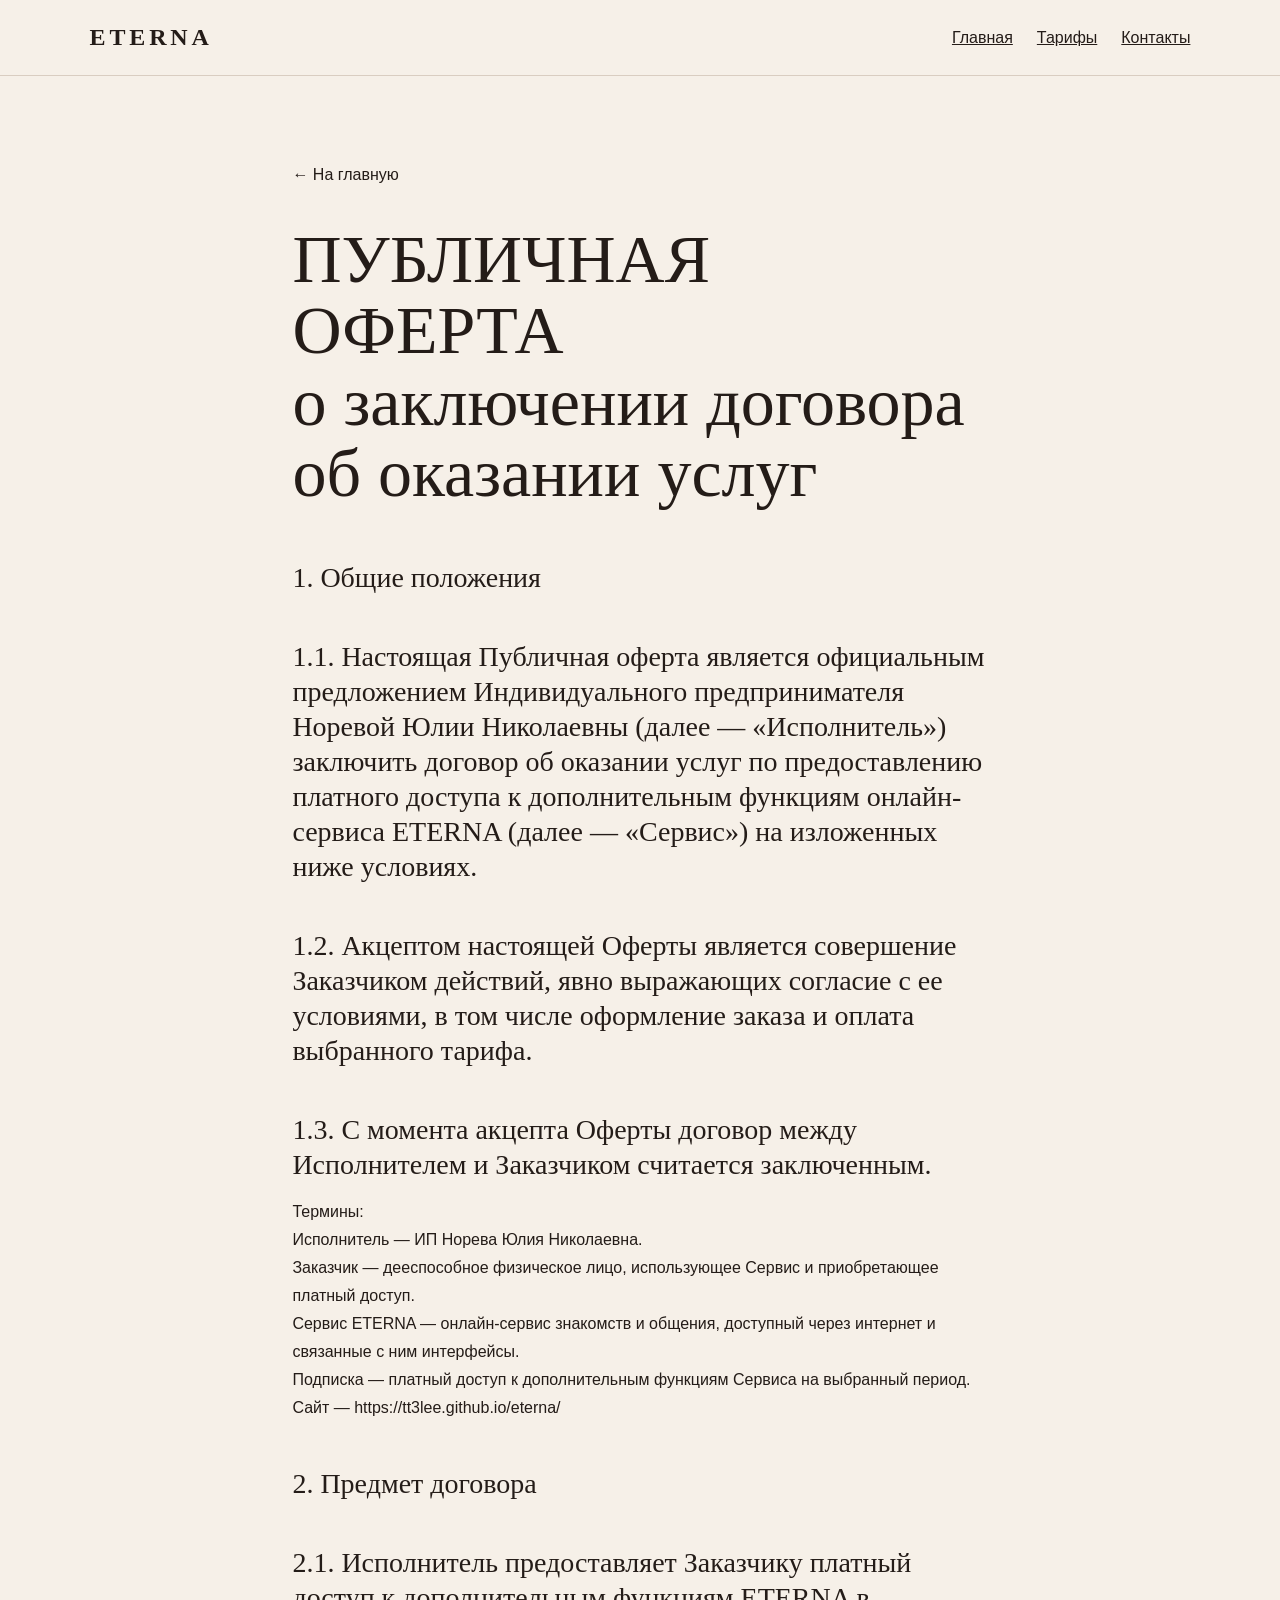
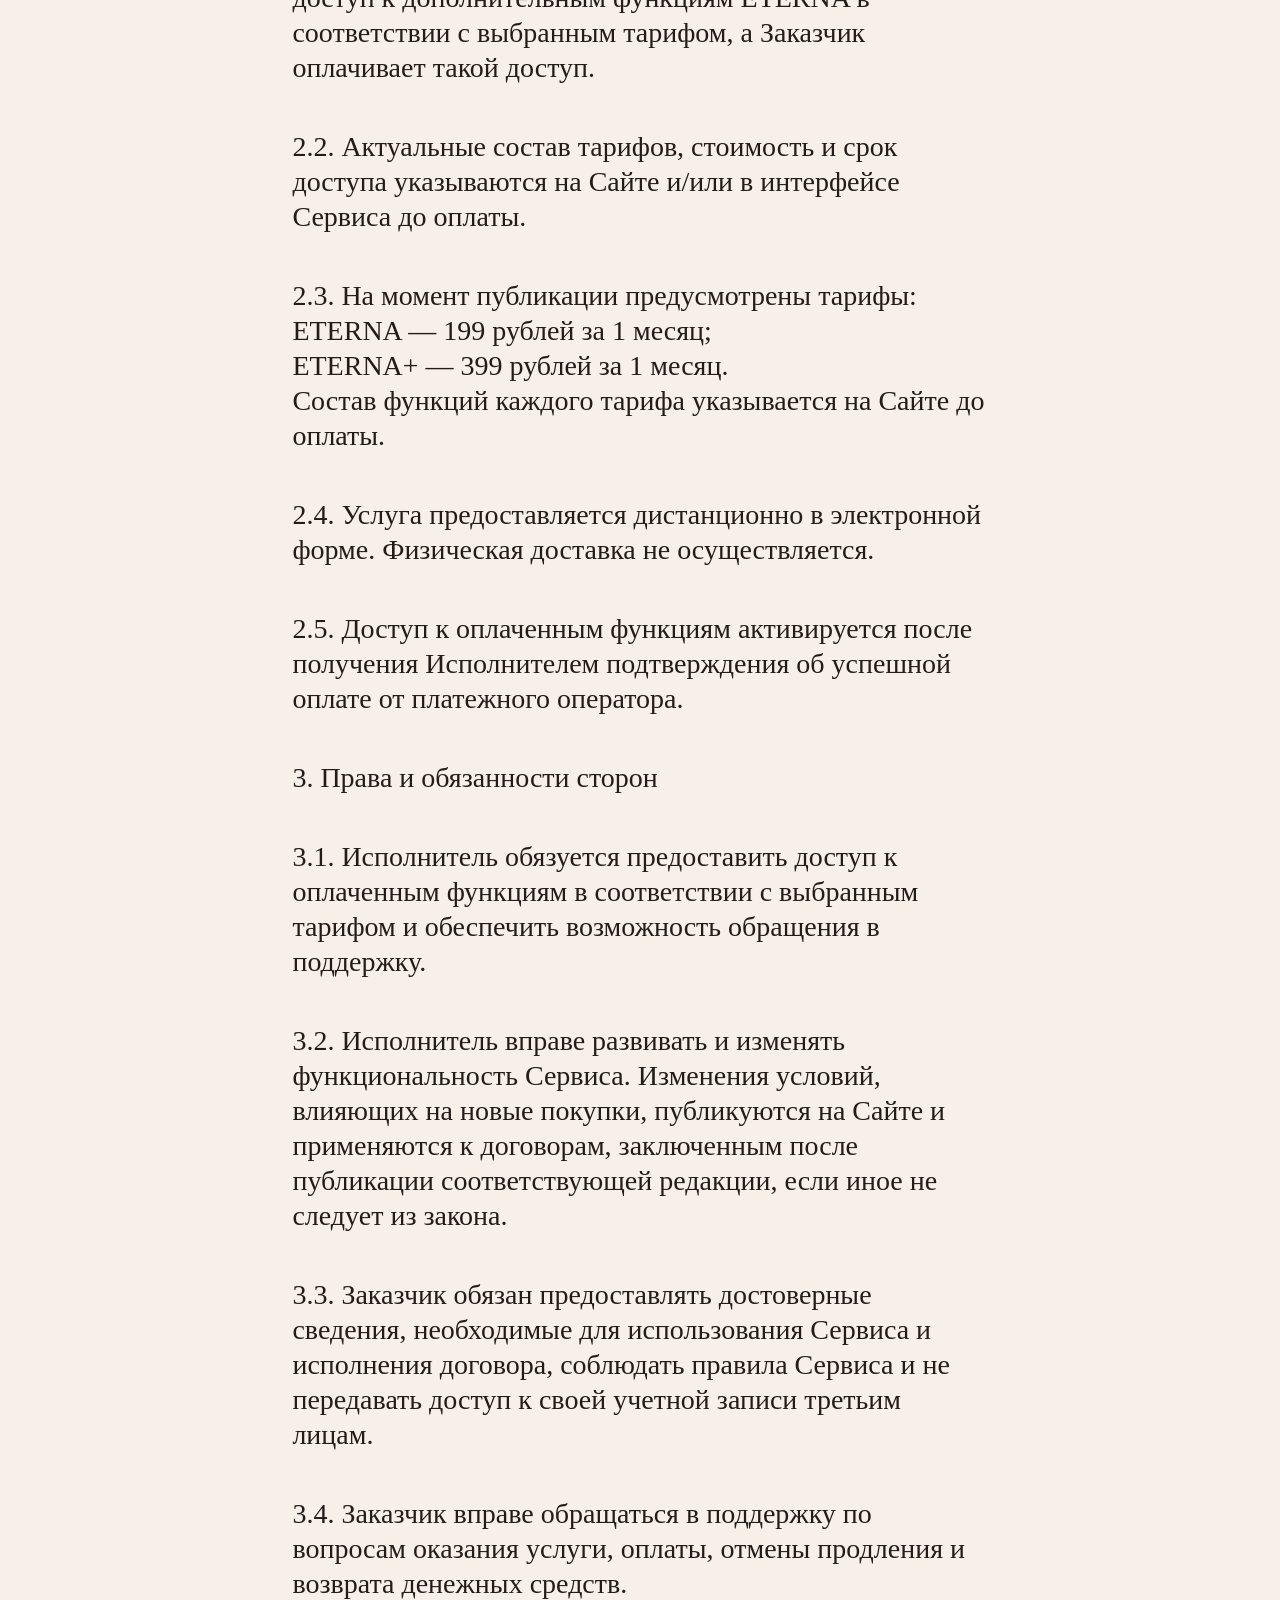
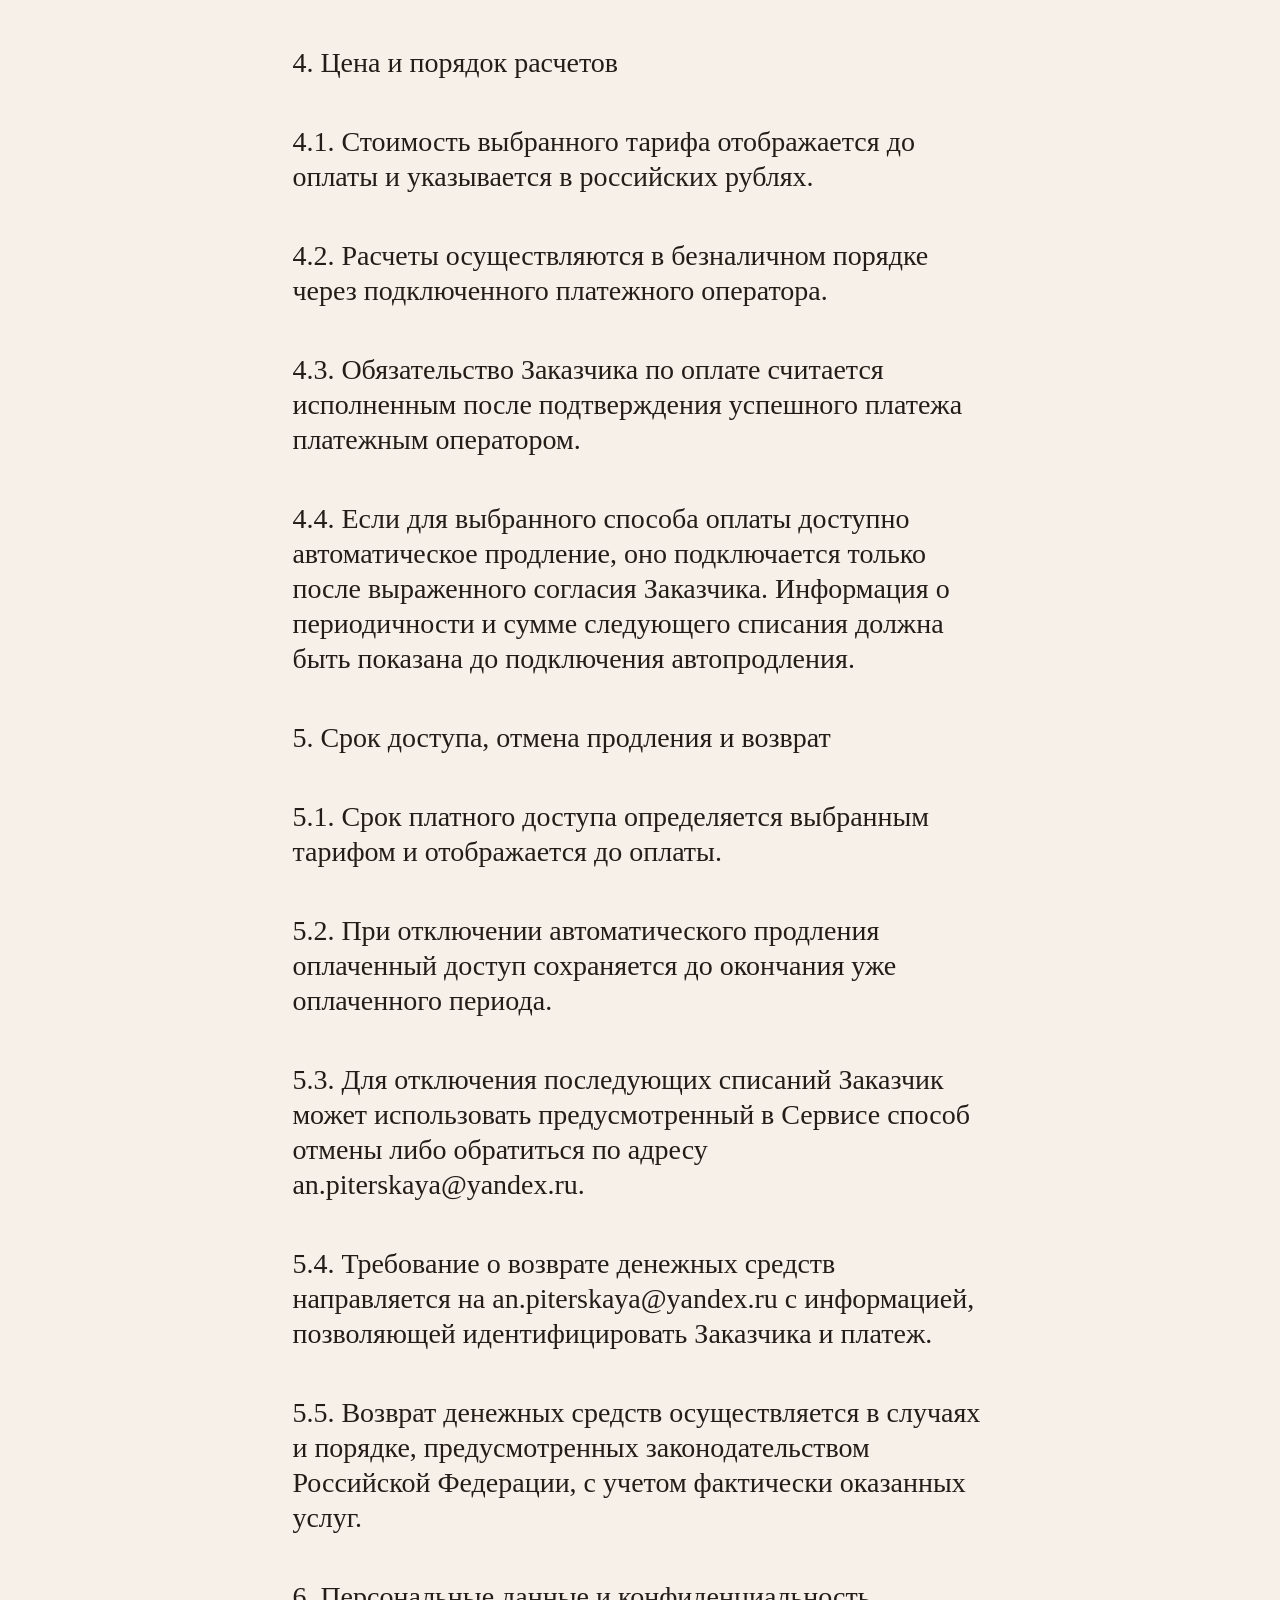
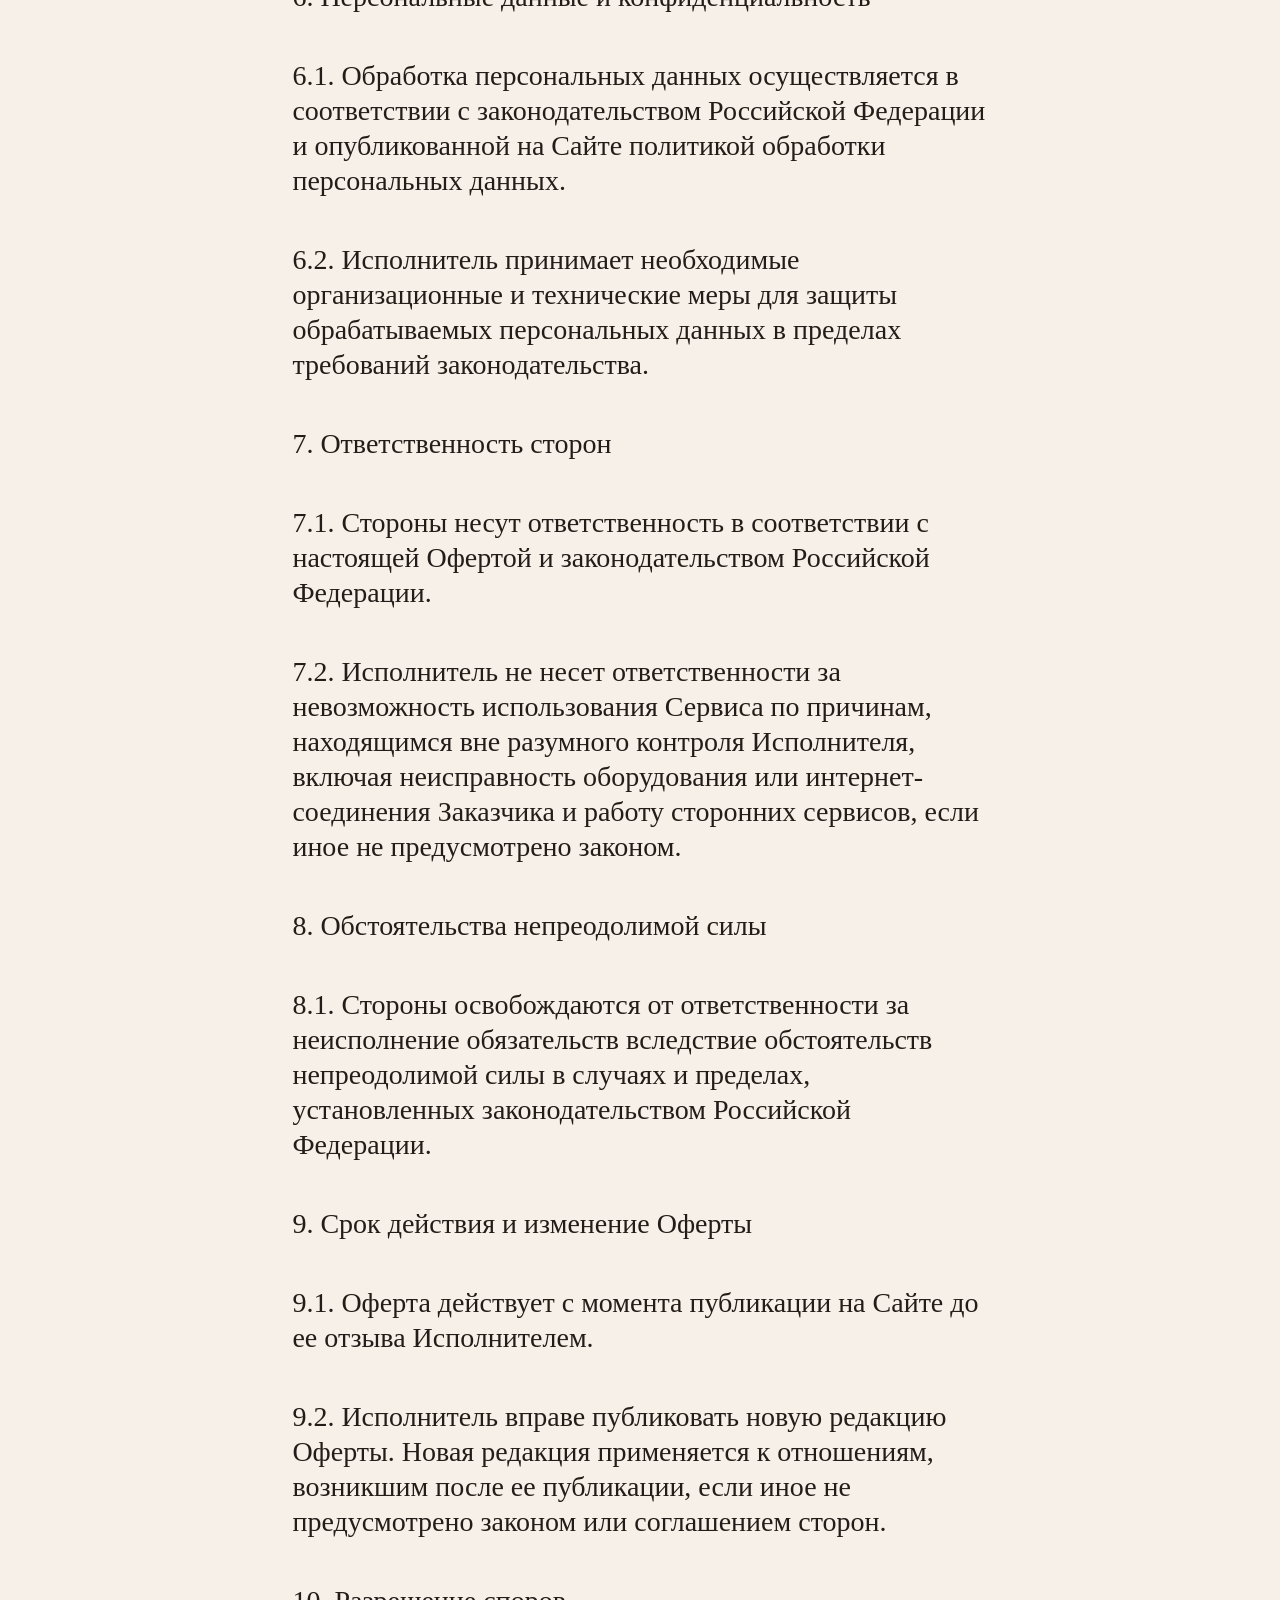
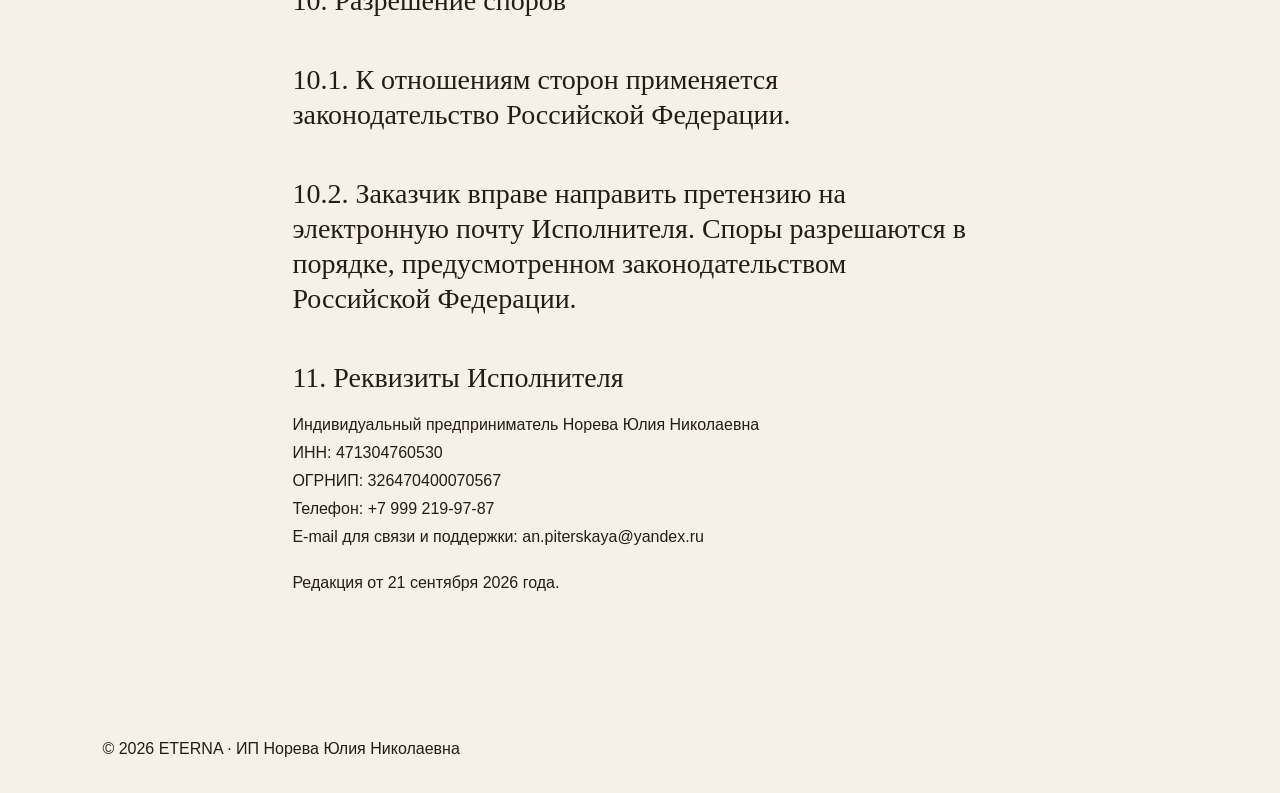
==== offer.html @ 643d1b88 "Add files via upload" ====
<!doctype html><html lang="ru"><head><meta charset="utf-8"><meta name="viewport" content="width=device-width,initial-scale=1"><title>Публичная оферта — ETERNA</title><link rel="stylesheet" href="style.css"><style>
.offer{max-width:900px;margin:auto;padding:90px 8vw}.offer .title{font:400 clamp(38px,6vw,68px) Georgia,serif;line-height:1.05;margin-bottom:50px}.offer h2{font:400 28px Georgia,serif;line-height:1.25;margin:44px 0 16px}.offer p{line-height:1.75;margin:0 0 18px}.back{display:inline-block;margin-bottom:40px;text-decoration:none}@media(max-width:700px){.offer{padding:60px 6vw}}</style></head><body><header><b>ETERNA</b><nav><a href="index.html">Главная</a><a href="index.html#plans">Тарифы</a><a href="index.html#contacts">Контакты</a></nav></header><main class="offer"><a class="back" href="index.html">← На главную</a><div class="title">ПУБЛИЧНАЯ ОФЕРТА<br>о заключении договора об оказании услуг</div>
<h2>1. Общие положения</h2>
<h2>1.1. Настоящая Публичная оферта является официальным предложением Индивидуального предпринимателя Норевой Юлии Николаевны (далее — «Исполнитель») заключить договор об оказании услуг по предоставлению платного доступа к дополнительным функциям онлайн-сервиса ETERNA (далее — «Сервис») на изложенных ниже условиях.</h2>
<h2>1.2. Акцептом настоящей Оферты является совершение Заказчиком действий, явно выражающих согласие с ее условиями, в том числе оформление заказа и оплата выбранного тарифа.</h2>
<h2>1.3. С момента акцепта Оферты договор между Исполнителем и Заказчиком считается заключенным.</h2>
<p>Термины:<br>Исполнитель — ИП Норева Юлия Николаевна.<br>Заказчик — дееспособное физическое лицо, использующее Сервис и приобретающее платный доступ.<br>Сервис ETERNA — онлайн-сервис знакомств и общения, доступный через интернет и связанные с ним интерфейсы.<br>Подписка — платный доступ к дополнительным функциям Сервиса на выбранный период.<br>Сайт — https://tt3lee.github.io/eterna/</p>
<h2>2. Предмет договора</h2>
<h2>2.1. Исполнитель предоставляет Заказчику платный доступ к дополнительным функциям ETERNA в соответствии с выбранным тарифом, а Заказчик оплачивает такой доступ.</h2>
<h2>2.2. Актуальные состав тарифов, стоимость и срок доступа указываются на Сайте и/или в интерфейсе Сервиса до оплаты.</h2>
<h2>2.3. На момент публикации предусмотрены тарифы:<br>ETERNA — 199 рублей за 1 месяц;<br>ETERNA+ — 399 рублей за 1 месяц.<br>Состав функций каждого тарифа указывается на Сайте до оплаты.</h2>
<h2>2.4. Услуга предоставляется дистанционно в электронной форме. Физическая доставка не осуществляется.</h2>
<h2>2.5. Доступ к оплаченным функциям активируется после получения Исполнителем подтверждения об успешной оплате от платежного оператора.</h2>
<h2>3. Права и обязанности сторон</h2>
<h2>3.1. Исполнитель обязуется предоставить доступ к оплаченным функциям в соответствии с выбранным тарифом и обеспечить возможность обращения в поддержку.</h2>
<h2>3.2. Исполнитель вправе развивать и изменять функциональность Сервиса. Изменения условий, влияющих на новые покупки, публикуются на Сайте и применяются к договорам, заключенным после публикации соответствующей редакции, если иное не следует из закона.</h2>
<h2>3.3. Заказчик обязан предоставлять достоверные сведения, необходимые для использования Сервиса и исполнения договора, соблюдать правила Сервиса и не передавать доступ к своей учетной записи третьим лицам.</h2>
<h2>3.4. Заказчик вправе обращаться в поддержку по вопросам оказания услуги, оплаты, отмены продления и возврата денежных средств.</h2>
<h2>4. Цена и порядок расчетов</h2>
<h2>4.1. Стоимость выбранного тарифа отображается до оплаты и указывается в российских рублях.</h2>
<h2>4.2. Расчеты осуществляются в безналичном порядке через подключенного платежного оператора.</h2>
<h2>4.3. Обязательство Заказчика по оплате считается исполненным после подтверждения успешного платежа платежным оператором.</h2>
<h2>4.4. Если для выбранного способа оплаты доступно автоматическое продление, оно подключается только после выраженного согласия Заказчика. Информация о периодичности и сумме следующего списания должна быть показана до подключения автопродления.</h2>
<h2>5. Срок доступа, отмена продления и возврат</h2>
<h2>5.1. Срок платного доступа определяется выбранным тарифом и отображается до оплаты.</h2>
<h2>5.2. При отключении автоматического продления оплаченный доступ сохраняется до окончания уже оплаченного периода.</h2>
<h2>5.3. Для отключения последующих списаний Заказчик может использовать предусмотренный в Сервисе способ отмены либо обратиться по адресу an.piterskaya@yandex.ru.</h2>
<h2>5.4. Требование о возврате денежных средств направляется на an.piterskaya@yandex.ru с информацией, позволяющей идентифицировать Заказчика и платеж.</h2>
<h2>5.5. Возврат денежных средств осуществляется в случаях и порядке, предусмотренных законодательством Российской Федерации, с учетом фактически оказанных услуг.</h2>
<h2>6. Персональные данные и конфиденциальность</h2>
<h2>6.1. Обработка персональных данных осуществляется в соответствии с законодательством Российской Федерации и опубликованной на Сайте политикой обработки персональных данных.</h2>
<h2>6.2. Исполнитель принимает необходимые организационные и технические меры для защиты обрабатываемых персональных данных в пределах требований законодательства.</h2>
<h2>7. Ответственность сторон</h2>
<h2>7.1. Стороны несут ответственность в соответствии с настоящей Офертой и законодательством Российской Федерации.</h2>
<h2>7.2. Исполнитель не несет ответственности за невозможность использования Сервиса по причинам, находящимся вне разумного контроля Исполнителя, включая неисправность оборудования или интернет-соединения Заказчика и работу сторонних сервисов, если иное не предусмотрено законом.</h2>
<h2>8. Обстоятельства непреодолимой силы</h2>
<h2>8.1. Стороны освобождаются от ответственности за неисполнение обязательств вследствие обстоятельств непреодолимой силы в случаях и пределах, установленных законодательством Российской Федерации.</h2>
<h2>9. Срок действия и изменение Оферты</h2>
<h2>9.1. Оферта действует с момента публикации на Сайте до ее отзыва Исполнителем.</h2>
<h2>9.2. Исполнитель вправе публиковать новую редакцию Оферты. Новая редакция применяется к отношениям, возникшим после ее публикации, если иное не предусмотрено законом или соглашением сторон.</h2>
<h2>10. Разрешение споров</h2>
<h2>10.1. К отношениям сторон применяется законодательство Российской Федерации.</h2>
<h2>10.2. Заказчик вправе направить претензию на электронную почту Исполнителя. Споры разрешаются в порядке, предусмотренном законодательством Российской Федерации.</h2>
<h2>11. Реквизиты Исполнителя</h2>
<p>Индивидуальный предприниматель Норева Юлия Николаевна<br>ИНН: 471304760530<br>ОГРНИП: 326470400070567<br>Телефон: +7 999 219-97-87<br>E-mail для связи и поддержки: an.piterskaya@yandex.ru</p>
<p>Редакция от 21 сентября 2026 года.</p></main><footer>© 2026 ETERNA · ИП Норева Юлия Николаевна</footer></body></html>
---- style.css ----
*{box-sizing:border-box}html{scroll-behavior:smooth}body{margin:0;background:#f6f0e8;color:#241c18;font-family:-apple-system,BlinkMacSystemFont,"Segoe UI",sans-serif}header{height:76px;padding:0 7vw;display:flex;align-items:center;justify-content:space-between;border-bottom:1px solid #d9cdc1;position:sticky;top:0;background:#f6f0e8f2;backdrop-filter:blur(12px);z-index:3}header b{font:600 24px Georgia;letter-spacing:.16em}nav{display:flex;gap:24px}a{color:inherit}.hero,section{padding:100px 8vw;border-bottom:1px solid #d9cdc1}.hero{min-height:78vh;display:flex;flex-direction:column;justify-content:center}small{font-size:12px;letter-spacing:.2em;font-weight:700}h1,h2{font-family:Georgia,serif;font-weight:400;line-height:1;margin:22px 0}h1{font-size:clamp(52px,9vw,116px)}h2{font-size:clamp(38px,6vw,70px)}.hero p,.lead{font-size:18px;line-height:1.65;max-width:700px}.btn{margin-top:20px;width:max-content;padding:15px 22px;border-radius:99px;background:#241c18;color:#fff;text-decoration:none}.cards{display:grid;grid-template-columns:1fr 1fr;gap:22px;margin-top:45px}.cards article{padding:32px;border:1px solid #d9cdc1;border-radius:24px;background:#fffdf9;min-height:390px}.cards article.dark{background:#241c18;color:#fffdf9}.cards h3{font:400 38px Georgia;margin:20px 0}.cards i{font:14px sans-serif;font-style:normal}.cards li{margin:15px 0}.soon{margin-top:35px;border:1px solid currentColor;border-radius:99px;padding:13px;text-align:center;opacity:.65}.note{font-size:13px;line-height:1.6;max-width:850px}.soft{background:#e8ddd2}details{padding:22px 0;border-top:1px solid #d9cdc1}summary{font:24px Georgia;cursor:pointer}.legal{max-width:820px;line-height:1.7}.contact{display:grid;grid-template-columns:1fr 1fr;gap:50px}.info p{display:grid;grid-template-columns:130px 1fr;border-bottom:1px solid #d9cdc1;padding:14px 0}.info span{opacity:.55}footer{padding:35px 8vw}@media(max-width:700px){nav{display:none}.hero,section{padding:75px 6vw}.cards,.contact{grid-template-columns:1fr}.info p{grid-template-columns:1fr;gap:5px}}
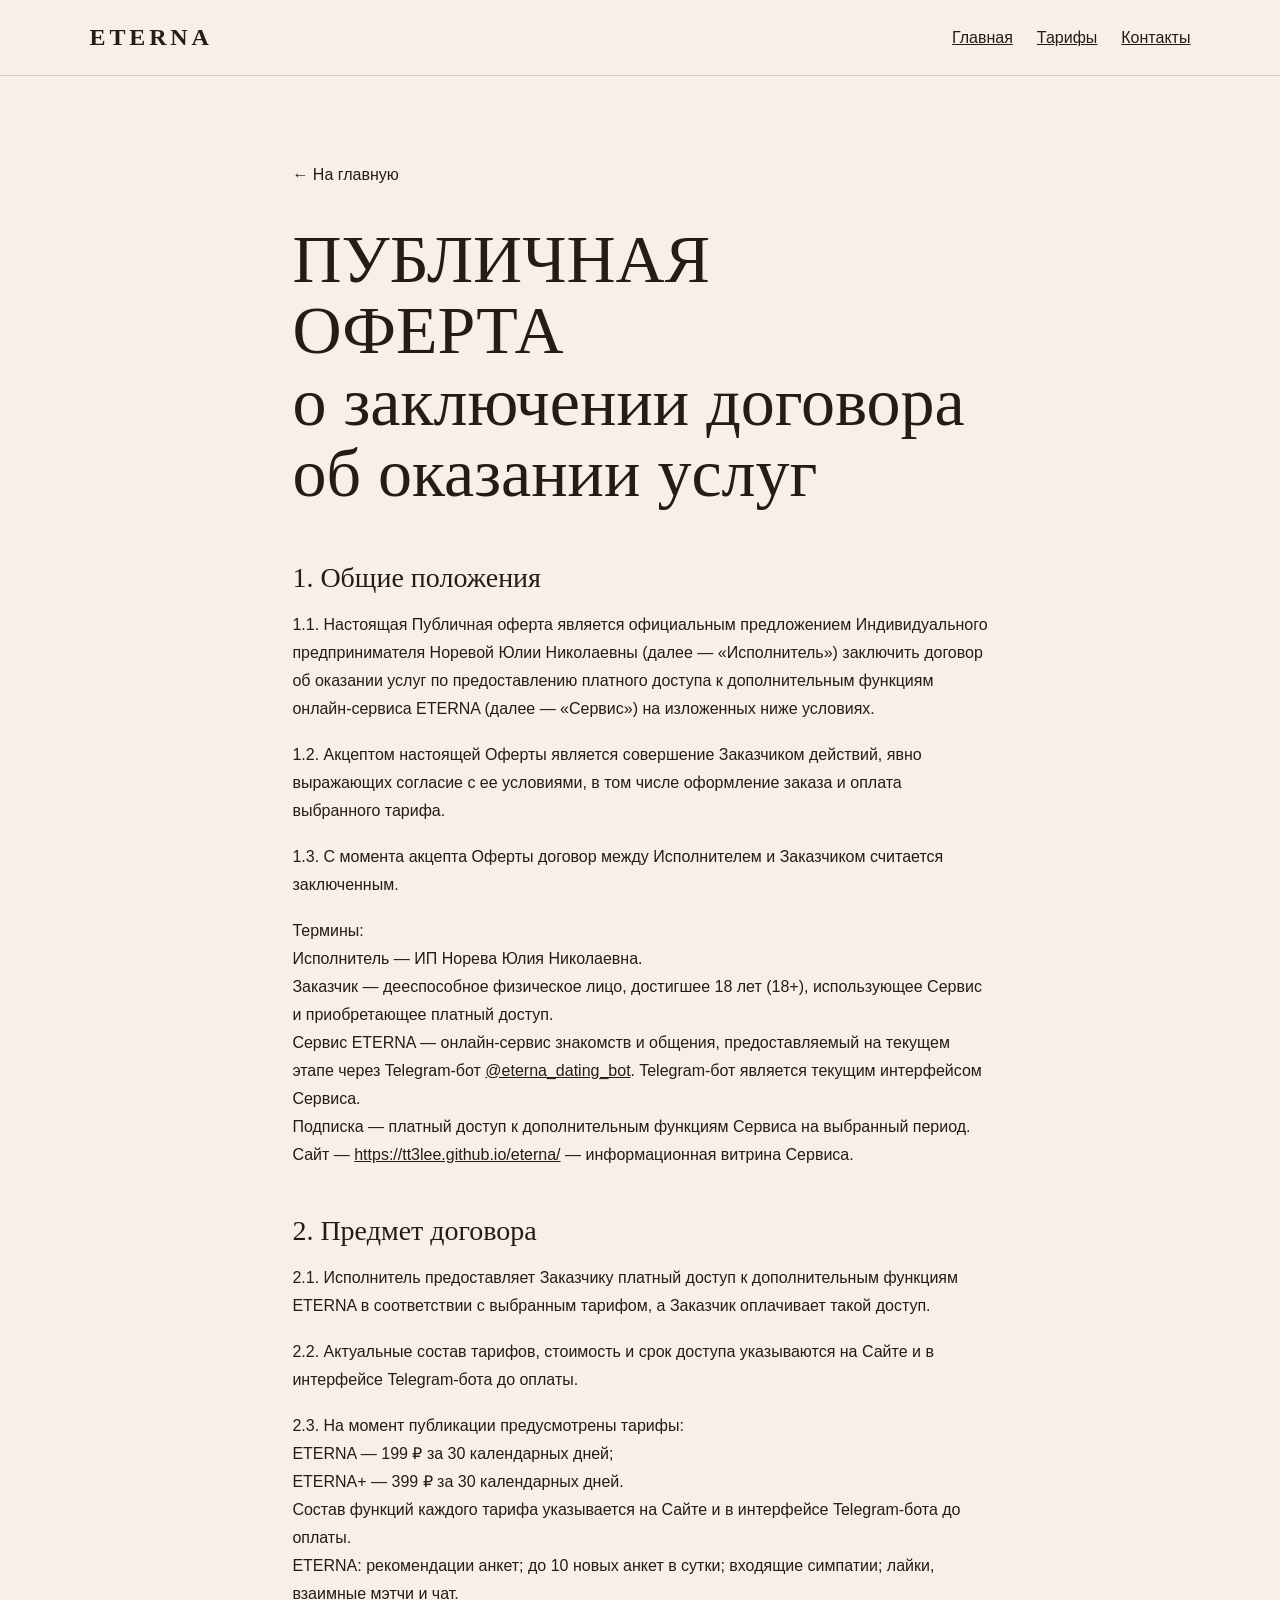
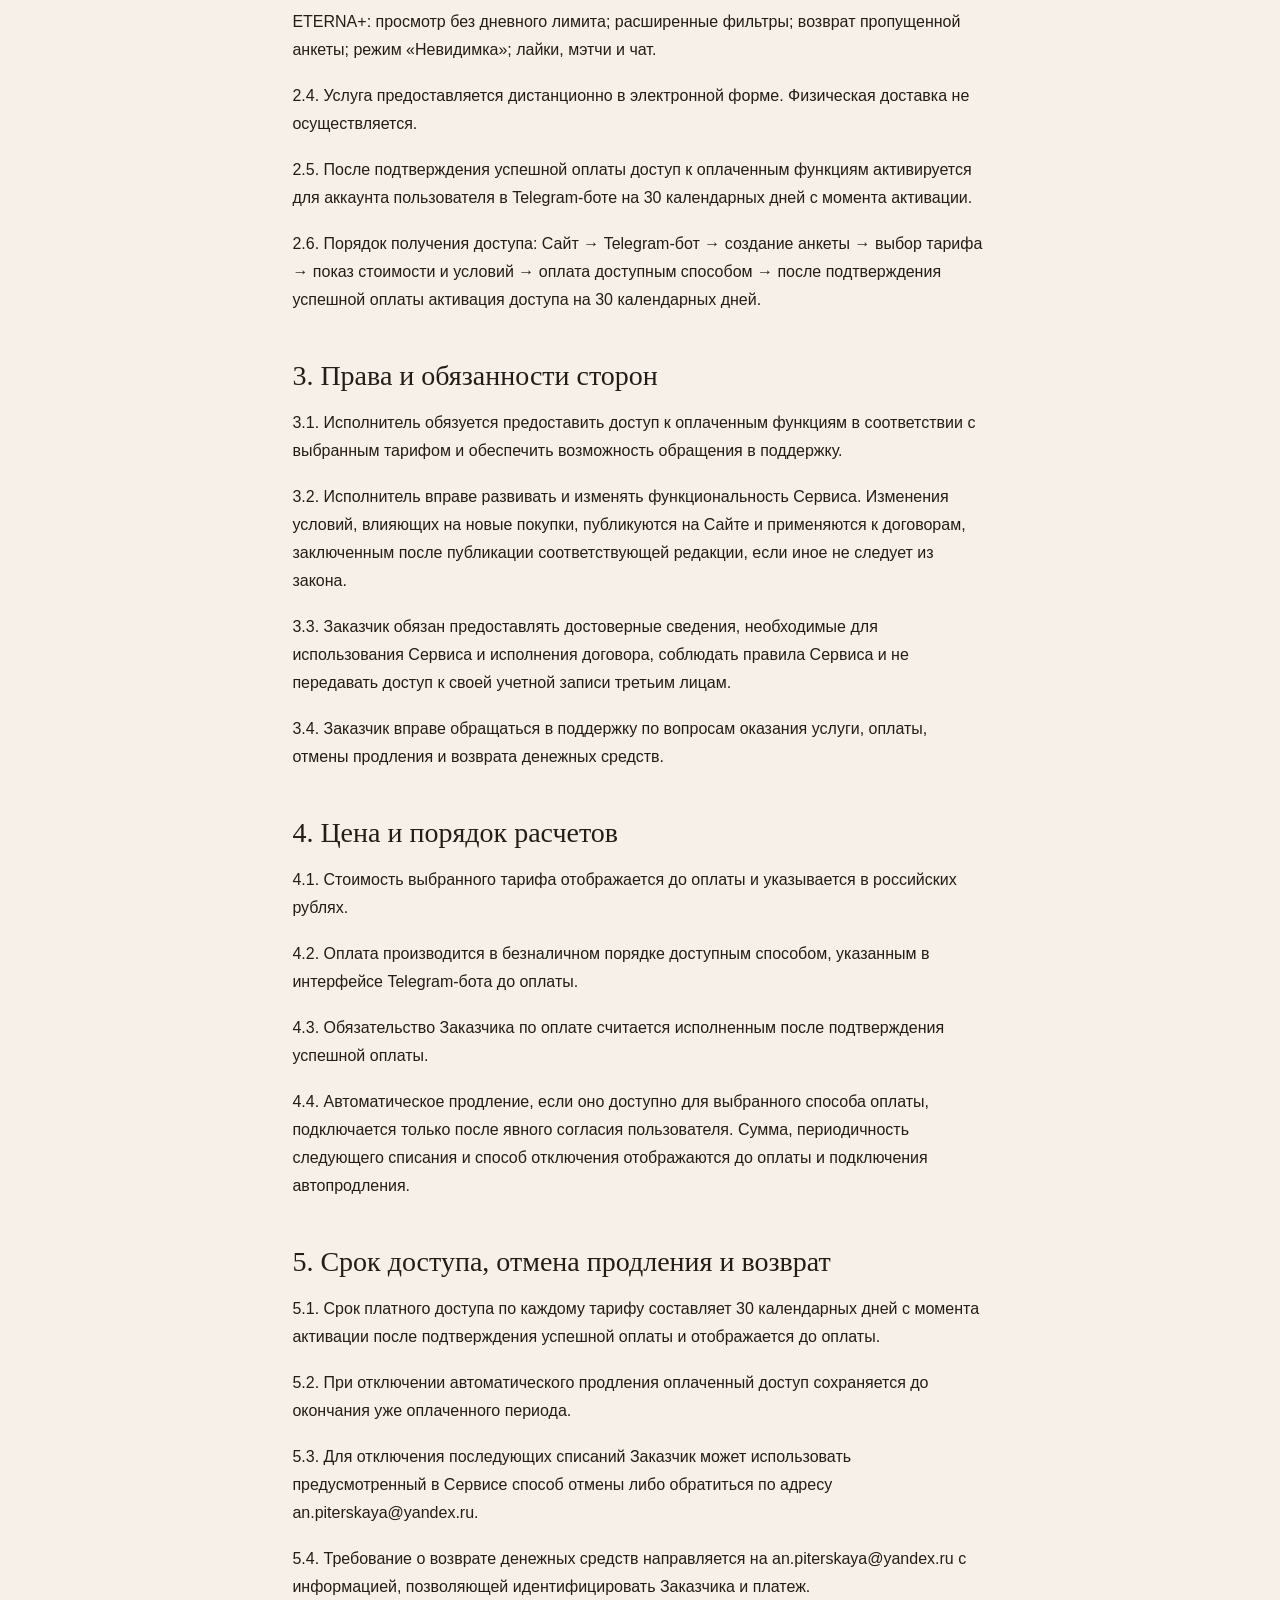
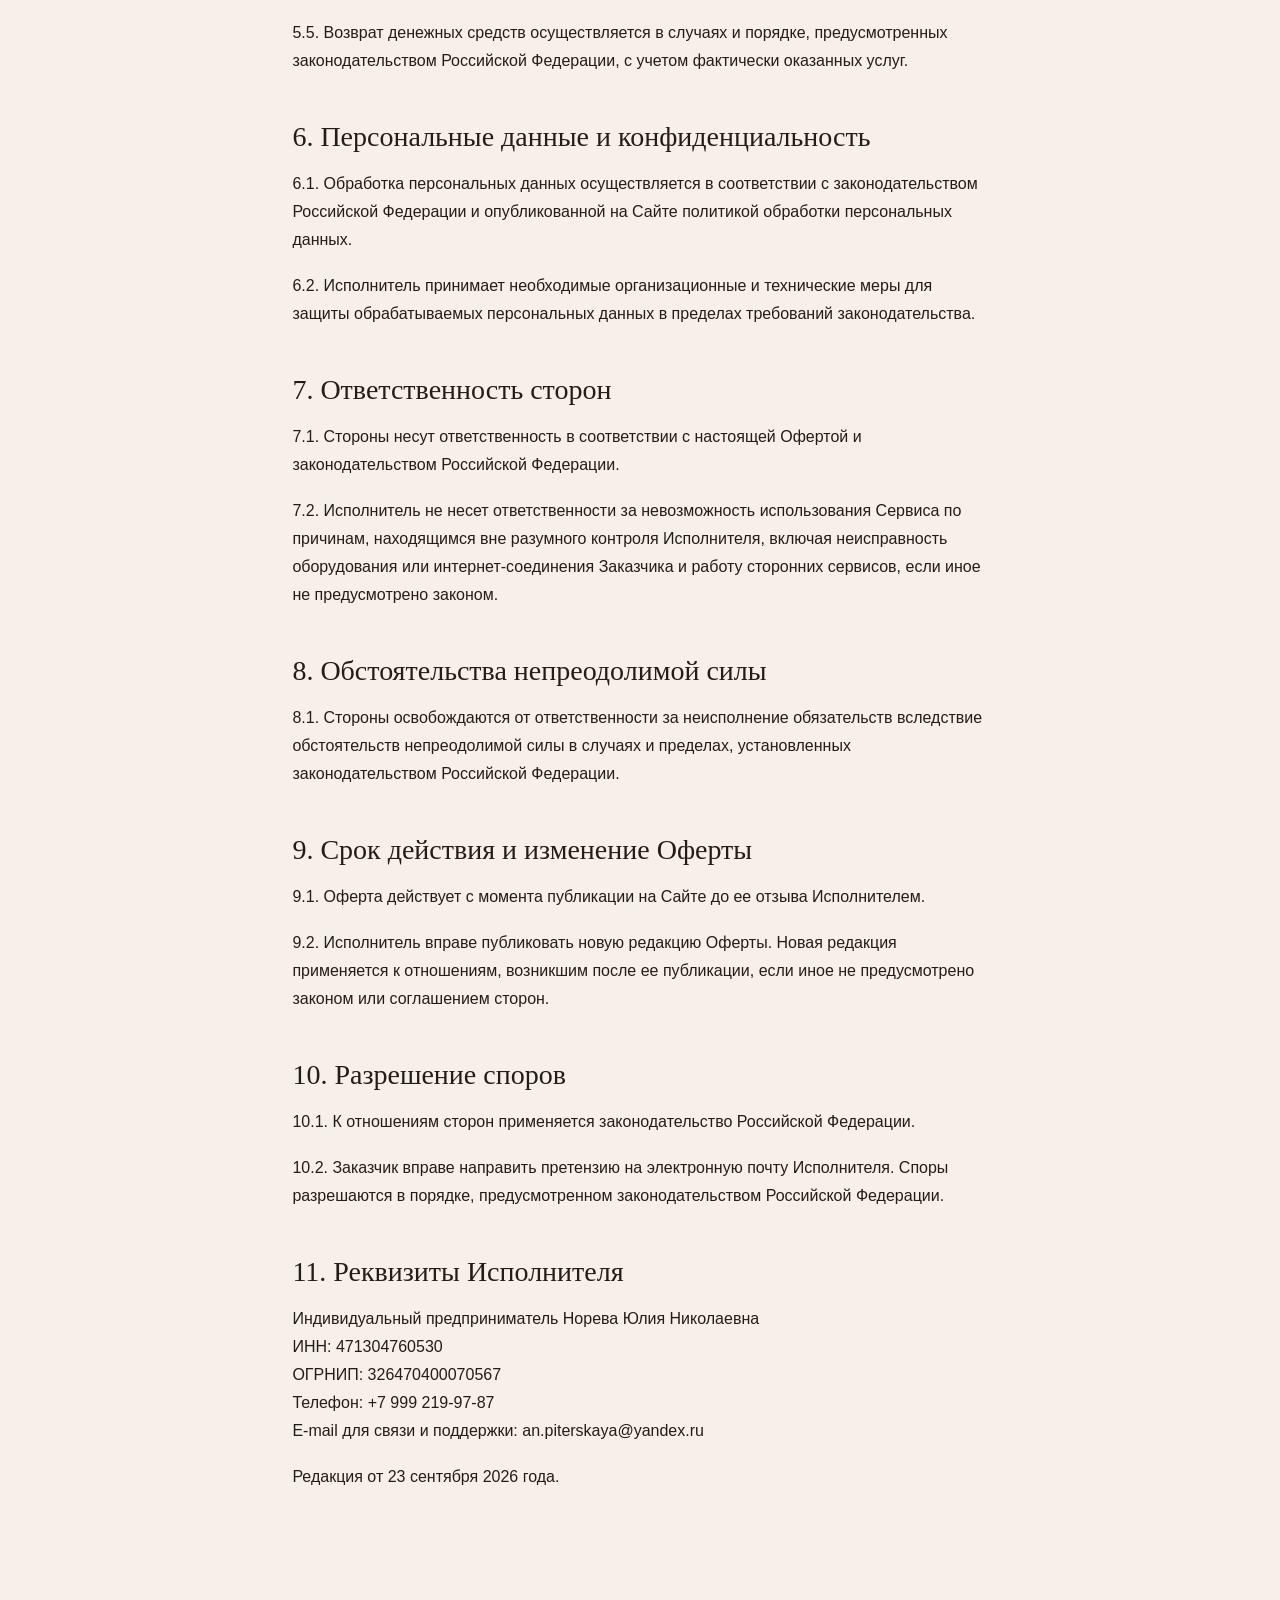
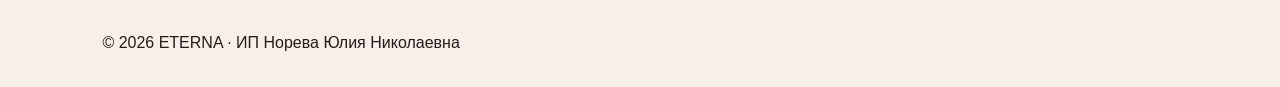
==== commit ecc1372b: "Add files via upload" ====
--- a/offer.html
+++ b/offer.html
@@ -1,46 +1,47 @@
 <!doctype html><html lang="ru"><head><meta charset="utf-8"><meta name="viewport" content="width=device-width,initial-scale=1"><title>Публичная оферта — ETERNA</title><link rel="stylesheet" href="style.css"><style>
 .offer{max-width:900px;margin:auto;padding:90px 8vw}.offer .title{font:400 clamp(38px,6vw,68px) Georgia,serif;line-height:1.05;margin-bottom:50px}.offer h2{font:400 28px Georgia,serif;line-height:1.25;margin:44px 0 16px}.offer p{line-height:1.75;margin:0 0 18px}.back{display:inline-block;margin-bottom:40px;text-decoration:none}@media(max-width:700px){.offer{padding:60px 6vw}}</style></head><body><header><b>ETERNA</b><nav><a href="index.html">Главная</a><a href="index.html#plans">Тарифы</a><a href="index.html#contacts">Контакты</a></nav></header><main class="offer"><a class="back" href="index.html">← На главную</a><div class="title">ПУБЛИЧНАЯ ОФЕРТА<br>о заключении договора об оказании услуг</div>
 <h2>1. Общие положения</h2>
-<h2>1.1. Настоящая Публичная оферта является официальным предложением Индивидуального предпринимателя Норевой Юлии Николаевны (далее — «Исполнитель») заключить договор об оказании услуг по предоставлению платного доступа к дополнительным функциям онлайн-сервиса ETERNA (далее — «Сервис») на изложенных ниже условиях.</h2>
-<h2>1.2. Акцептом настоящей Оферты является совершение Заказчиком действий, явно выражающих согласие с ее условиями, в том числе оформление заказа и оплата выбранного тарифа.</h2>
-<h2>1.3. С момента акцепта Оферты договор между Исполнителем и Заказчиком считается заключенным.</h2>
-<p>Термины:<br>Исполнитель — ИП Норева Юлия Николаевна.<br>Заказчик — дееспособное физическое лицо, использующее Сервис и приобретающее платный доступ.<br>Сервис ETERNA — онлайн-сервис знакомств и общения, доступный через интернет и связанные с ним интерфейсы.<br>Подписка — платный доступ к дополнительным функциям Сервиса на выбранный период.<br>Сайт — https://tt3lee.github.io/eterna/</p>
+<p>1.1. Настоящая Публичная оферта является официальным предложением Индивидуального предпринимателя Норевой Юлии Николаевны (далее — «Исполнитель») заключить договор об оказании услуг по предоставлению платного доступа к дополнительным функциям онлайн-сервиса ETERNA (далее — «Сервис») на изложенных ниже условиях.</p>
+<p>1.2. Акцептом настоящей Оферты является совершение Заказчиком действий, явно выражающих согласие с ее условиями, в том числе оформление заказа и оплата выбранного тарифа.</p>
+<p>1.3. С момента акцепта Оферты договор между Исполнителем и Заказчиком считается заключенным.</p>
+<p>Термины:<br>Исполнитель — ИП Норева Юлия Николаевна.<br>Заказчик — дееспособное физическое лицо, достигшее 18 лет (18+), использующее Сервис и приобретающее платный доступ.<br>Сервис ETERNA — онлайн-сервис знакомств и общения, предоставляемый на текущем этапе через Telegram-бот <a href="https://t.me/eterna_dating_bot">@eterna_dating_bot</a>. Telegram-бот является текущим интерфейсом Сервиса.<br>Подписка — платный доступ к дополнительным функциям Сервиса на выбранный период.<br>Сайт — <a href="https://tt3lee.github.io/eterna/">https://tt3lee.github.io/eterna/</a> — информационная витрина Сервиса.</p>
 <h2>2. Предмет договора</h2>
-<h2>2.1. Исполнитель предоставляет Заказчику платный доступ к дополнительным функциям ETERNA в соответствии с выбранным тарифом, а Заказчик оплачивает такой доступ.</h2>
-<h2>2.2. Актуальные состав тарифов, стоимость и срок доступа указываются на Сайте и/или в интерфейсе Сервиса до оплаты.</h2>
-<h2>2.3. На момент публикации предусмотрены тарифы:<br>ETERNA — 199 рублей за 1 месяц;<br>ETERNA+ — 399 рублей за 1 месяц.<br>Состав функций каждого тарифа указывается на Сайте до оплаты.</h2>
-<h2>2.4. Услуга предоставляется дистанционно в электронной форме. Физическая доставка не осуществляется.</h2>
-<h2>2.5. Доступ к оплаченным функциям активируется после получения Исполнителем подтверждения об успешной оплате от платежного оператора.</h2>
+<p>2.1. Исполнитель предоставляет Заказчику платный доступ к дополнительным функциям ETERNA в соответствии с выбранным тарифом, а Заказчик оплачивает такой доступ.</p>
+<p>2.2. Актуальные состав тарифов, стоимость и срок доступа указываются на Сайте и в интерфейсе Telegram-бота до оплаты.</p>
+<p>2.3. На момент публикации предусмотрены тарифы:<br>ETERNA — 199 ₽ за 30 календарных дней;<br>ETERNA+ — 399 ₽ за 30 календарных дней.<br>Состав функций каждого тарифа указывается на Сайте и в интерфейсе Telegram-бота до оплаты.<br>ETERNA: рекомендации анкет; до 10 новых анкет в сутки; входящие симпатии; лайки, взаимные мэтчи и чат.<br>ETERNA+: просмотр без дневного лимита; расширенные фильтры; возврат пропущенной анкеты; режим «Невидимка»; лайки, мэтчи и чат.</p>
+<p>2.4. Услуга предоставляется дистанционно в электронной форме. Физическая доставка не осуществляется.</p>
+<p>2.5. После подтверждения успешной оплаты доступ к оплаченным функциям активируется для аккаунта пользователя в Telegram-боте на 30 календарных дней с момента активации.</p>
+<p>2.6. Порядок получения доступа: Сайт → Telegram-бот → создание анкеты → выбор тарифа → показ стоимости и условий → оплата доступным способом → после подтверждения успешной оплаты активация доступа на 30 календарных дней.</p>
 <h2>3. Права и обязанности сторон</h2>
-<h2>3.1. Исполнитель обязуется предоставить доступ к оплаченным функциям в соответствии с выбранным тарифом и обеспечить возможность обращения в поддержку.</h2>
-<h2>3.2. Исполнитель вправе развивать и изменять функциональность Сервиса. Изменения условий, влияющих на новые покупки, публикуются на Сайте и применяются к договорам, заключенным после публикации соответствующей редакции, если иное не следует из закона.</h2>
-<h2>3.3. Заказчик обязан предоставлять достоверные сведения, необходимые для использования Сервиса и исполнения договора, соблюдать правила Сервиса и не передавать доступ к своей учетной записи третьим лицам.</h2>
-<h2>3.4. Заказчик вправе обращаться в поддержку по вопросам оказания услуги, оплаты, отмены продления и возврата денежных средств.</h2>
+<p>3.1. Исполнитель обязуется предоставить доступ к оплаченным функциям в соответствии с выбранным тарифом и обеспечить возможность обращения в поддержку.</p>
+<p>3.2. Исполнитель вправе развивать и изменять функциональность Сервиса. Изменения условий, влияющих на новые покупки, публикуются на Сайте и применяются к договорам, заключенным после публикации соответствующей редакции, если иное не следует из закона.</p>
+<p>3.3. Заказчик обязан предоставлять достоверные сведения, необходимые для использования Сервиса и исполнения договора, соблюдать правила Сервиса и не передавать доступ к своей учетной записи третьим лицам.</p>
+<p>3.4. Заказчик вправе обращаться в поддержку по вопросам оказания услуги, оплаты, отмены продления и возврата денежных средств.</p>
 <h2>4. Цена и порядок расчетов</h2>
-<h2>4.1. Стоимость выбранного тарифа отображается до оплаты и указывается в российских рублях.</h2>
-<h2>4.2. Расчеты осуществляются в безналичном порядке через подключенного платежного оператора.</h2>
-<h2>4.3. Обязательство Заказчика по оплате считается исполненным после подтверждения успешного платежа платежным оператором.</h2>
-<h2>4.4. Если для выбранного способа оплаты доступно автоматическое продление, оно подключается только после выраженного согласия Заказчика. Информация о периодичности и сумме следующего списания должна быть показана до подключения автопродления.</h2>
+<p>4.1. Стоимость выбранного тарифа отображается до оплаты и указывается в российских рублях.</p>
+<p>4.2. Оплата производится в безналичном порядке доступным способом, указанным в интерфейсе Telegram-бота до оплаты.</p>
+<p>4.3. Обязательство Заказчика по оплате считается исполненным после подтверждения успешной оплаты.</p>
+<p>4.4. Автоматическое продление, если оно доступно для выбранного способа оплаты, подключается только после явного согласия пользователя. Сумма, периодичность следующего списания и способ отключения отображаются до оплаты и подключения автопродления.</p>
 <h2>5. Срок доступа, отмена продления и возврат</h2>
-<h2>5.1. Срок платного доступа определяется выбранным тарифом и отображается до оплаты.</h2>
-<h2>5.2. При отключении автоматического продления оплаченный доступ сохраняется до окончания уже оплаченного периода.</h2>
-<h2>5.3. Для отключения последующих списаний Заказчик может использовать предусмотренный в Сервисе способ отмены либо обратиться по адресу an.piterskaya@yandex.ru.</h2>
-<h2>5.4. Требование о возврате денежных средств направляется на an.piterskaya@yandex.ru с информацией, позволяющей идентифицировать Заказчика и платеж.</h2>
-<h2>5.5. Возврат денежных средств осуществляется в случаях и порядке, предусмотренных законодательством Российской Федерации, с учетом фактически оказанных услуг.</h2>
+<p>5.1. Срок платного доступа по каждому тарифу составляет 30 календарных дней с момента активации после подтверждения успешной оплаты и отображается до оплаты.</p>
+<p>5.2. При отключении автоматического продления оплаченный доступ сохраняется до окончания уже оплаченного периода.</p>
+<p>5.3. Для отключения последующих списаний Заказчик может использовать предусмотренный в Сервисе способ отмены либо обратиться по адресу an.piterskaya@yandex.ru.</p>
+<p>5.4. Требование о возврате денежных средств направляется на an.piterskaya@yandex.ru с информацией, позволяющей идентифицировать Заказчика и платеж.</p>
+<p>5.5. Возврат денежных средств осуществляется в случаях и порядке, предусмотренных законодательством Российской Федерации, с учетом фактически оказанных услуг.</p>
 <h2>6. Персональные данные и конфиденциальность</h2>
-<h2>6.1. Обработка персональных данных осуществляется в соответствии с законодательством Российской Федерации и опубликованной на Сайте политикой обработки персональных данных.</h2>
-<h2>6.2. Исполнитель принимает необходимые организационные и технические меры для защиты обрабатываемых персональных данных в пределах требований законодательства.</h2>
+<p>6.1. Обработка персональных данных осуществляется в соответствии с законодательством Российской Федерации и опубликованной на Сайте политикой обработки персональных данных.</p>
+<p>6.2. Исполнитель принимает необходимые организационные и технические меры для защиты обрабатываемых персональных данных в пределах требований законодательства.</p>
 <h2>7. Ответственность сторон</h2>
-<h2>7.1. Стороны несут ответственность в соответствии с настоящей Офертой и законодательством Российской Федерации.</h2>
-<h2>7.2. Исполнитель не несет ответственности за невозможность использования Сервиса по причинам, находящимся вне разумного контроля Исполнителя, включая неисправность оборудования или интернет-соединения Заказчика и работу сторонних сервисов, если иное не предусмотрено законом.</h2>
+<p>7.1. Стороны несут ответственность в соответствии с настоящей Офертой и законодательством Российской Федерации.</p>
+<p>7.2. Исполнитель не несет ответственности за невозможность использования Сервиса по причинам, находящимся вне разумного контроля Исполнителя, включая неисправность оборудования или интернет-соединения Заказчика и работу сторонних сервисов, если иное не предусмотрено законом.</p>
 <h2>8. Обстоятельства непреодолимой силы</h2>
-<h2>8.1. Стороны освобождаются от ответственности за неисполнение обязательств вследствие обстоятельств непреодолимой силы в случаях и пределах, установленных законодательством Российской Федерации.</h2>
+<p>8.1. Стороны освобождаются от ответственности за неисполнение обязательств вследствие обстоятельств непреодолимой силы в случаях и пределах, установленных законодательством Российской Федерации.</p>
 <h2>9. Срок действия и изменение Оферты</h2>
-<h2>9.1. Оферта действует с момента публикации на Сайте до ее отзыва Исполнителем.</h2>
-<h2>9.2. Исполнитель вправе публиковать новую редакцию Оферты. Новая редакция применяется к отношениям, возникшим после ее публикации, если иное не предусмотрено законом или соглашением сторон.</h2>
+<p>9.1. Оферта действует с момента публикации на Сайте до ее отзыва Исполнителем.</p>
+<p>9.2. Исполнитель вправе публиковать новую редакцию Оферты. Новая редакция применяется к отношениям, возникшим после ее публикации, если иное не предусмотрено законом или соглашением сторон.</p>
 <h2>10. Разрешение споров</h2>
-<h2>10.1. К отношениям сторон применяется законодательство Российской Федерации.</h2>
-<h2>10.2. Заказчик вправе направить претензию на электронную почту Исполнителя. Споры разрешаются в порядке, предусмотренном законодательством Российской Федерации.</h2>
+<p>10.1. К отношениям сторон применяется законодательство Российской Федерации.</p>
+<p>10.2. Заказчик вправе направить претензию на электронную почту Исполнителя. Споры разрешаются в порядке, предусмотренном законодательством Российской Федерации.</p>
 <h2>11. Реквизиты Исполнителя</h2>
 <p>Индивидуальный предприниматель Норева Юлия Николаевна<br>ИНН: 471304760530<br>ОГРНИП: 326470400070567<br>Телефон: +7 999 219-97-87<br>E-mail для связи и поддержки: an.piterskaya@yandex.ru</p>
-<p>Редакция от 21 сентября 2026 года.</p></main><footer>© 2026 ETERNA · ИП Норева Юлия Николаевна</footer></body></html>+<p>Редакция от 23 сентября 2026 года.</p></main><footer>© 2026 ETERNA · ИП Норева Юлия Николаевна</footer></body></html>
